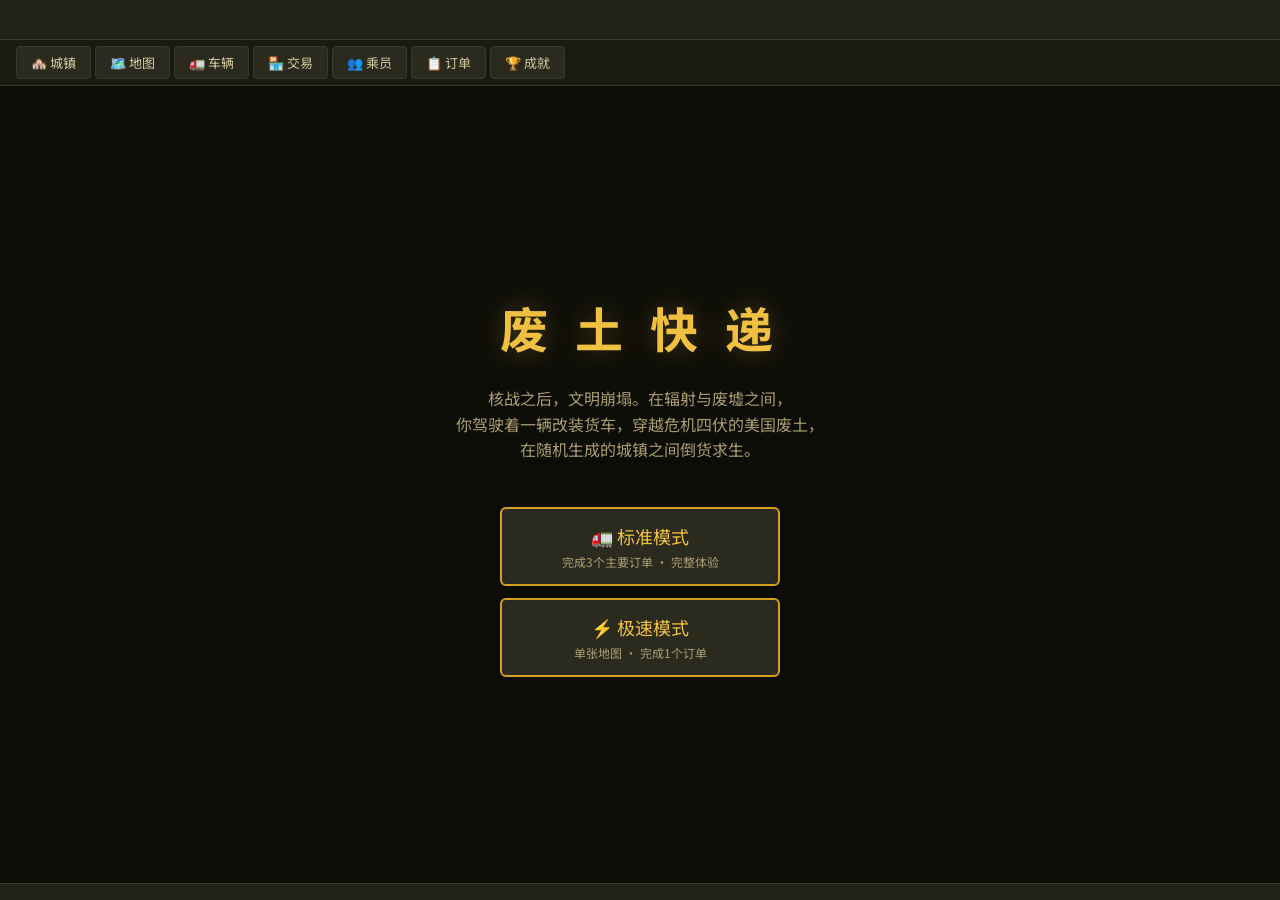
==== games/wasteland/index.html @ b7ac2330 "Convert game submodules to regular files, add all game sources" ====
<!DOCTYPE html>
<html lang="zh-CN">
<head>
    <meta charset="UTF-8">
    <meta name="viewport" content="width=device-width, initial-scale=1.0">
    <title>废土快递</title>
    <link rel="stylesheet" href="css/style.css">
</head>
<body>
    <div id="app">
        <!-- 状态栏 -->
        <div id="status-bar"></div>

        <!-- 导航栏 -->
        <div id="nav-bar">
            <button class="nav-btn" id="nav-town">🏘️ 城镇</button>
            <button class="nav-btn" id="nav-map">🗺️ 地图</button>
            <button class="nav-btn" id="nav-vehicle">🚛 车辆</button>
            <button class="nav-btn" id="nav-trade">🏪 交易</button>
            <button class="nav-btn" id="nav-crew">👥 乘员</button>
            <button class="nav-btn" id="nav-orders">📋 订单</button>
            <button class="nav-btn" id="nav-achievements">🏆 成就</button>
        </div>

        <!-- 主内容区 -->
        <div id="main-content">
            <!-- 主菜单 -->
            <div class="panel active" id="panel-menu">
                <div class="menu-screen">
                    <h1>废 土 快 递</h1>
                    <p class="menu-subtitle">
                        核战之后，文明崩塌。在辐射与废墟之间，<br>
                        你驾驶着一辆改装货车，穿越危机四伏的美国废土，<br>
                        在随机生成的城镇之间倒货求生。
                    </p>
                    <div class="menu-buttons">
                        <button class="menu-btn" id="btn-standard">
                            🚛 标准模式
                            <span class="menu-btn-desc">完成3个主要订单 · 完整体验</span>
                        </button>
                        <button class="menu-btn" id="btn-speed">
                            ⚡ 极速模式
                            <span class="menu-btn-desc">单张地图 · 完成1个订单</span>
                        </button>
                    </div>
                </div>
            </div>

            <!-- 城镇界面 -->
            <div class="panel" id="panel-town">
                <div id="town-content"></div>
            </div>

            <!-- 地图界面 -->
            <div class="panel" id="panel-map">
                <div class="map-container">
                    <canvas id="map-canvas"></canvas>
                    <div class="map-zoom-controls">
                        <button onclick="ui.mapZoomIn()" title="放大">+</button>
                        <span class="map-zoom-label" id="zoom-label">100%</span>
                        <button onclick="ui.mapZoomOut()" title="缩小">−</button>
                        <button onclick="ui.mapZoomReset()" title="重置视图">⟲</button>
                    </div>
                </div>
                <div id="route-panel"></div>
            </div>

            <!-- 车辆改装界面 -->
            <div class="panel" id="panel-vehicle">
                <div id="vehicle-content"></div>
            </div>

            <!-- 交易界面 -->
            <div class="panel" id="panel-trade">
                <div id="trade-content"></div>
            </div>

            <!-- 乘员界面 -->
            <div class="panel" id="panel-crew">
                <div id="crew-content"></div>
            </div>

            <!-- 订单界面 -->
            <div class="panel" id="panel-orders">
                <div id="orders-content"></div>
            </div>

            <!-- 成就界面 -->
            <div class="panel" id="panel-achievements">
                <div id="achievements-content"></div>
            </div>

            <!-- 旅行界面 -->
            <div class="panel" id="panel-travel">
                <div id="travel-content"></div>
            </div>

            <!-- 事件界面 -->
            <div class="panel" id="panel-event">
                <div id="event-content"></div>
            </div>
        </div>

        <!-- 游戏日志 -->
        <div id="game-log"></div>
    </div>

    <!-- Toast提示 -->
    <div id="toast-container"></div>

    <!-- 脚本 -->
    <script src="js/data.js"></script>
    <script src="js/game.js"></script>
    <script src="js/ui.js"></script>
</body>
</html>
---- games/wasteland/css/style.css ----
/* ============================================================
   废土快递 - 后启示录风格UI
   ============================================================ */

@import url('https://fonts.googleapis.com/css2?family=Noto+Sans+SC:wght@300;400;500;700&display=swap');

:root {
    --bg-dark: #0d0d08;
    --bg-main: #1a1a0e;
    --bg-panel: #222216;
    --bg-card: #2a2a1e;
    --bg-hover: #333326;
    --border: #3a3a2a;
    --text: #d4c8a0;
    --text-dim: #a89c70;
    --text-bright: #f0e8c0;
    --accent: #d4a020;
    --accent-glow: #f0c040;
    --danger: #cc3333;
    --success: #44aa44;
    --warning: #cc8800;
    --info: #4488cc;
    --radiation: #44ff44;

    /* 间距 */
    --sp-1: 4px;
    --sp-2: 8px;
    --sp-3: 12px;
    --sp-4: 16px;
    --sp-5: 20px;
    --sp-6: 24px;
    --sp-7: 32px;
    --sp-8: 40px;

    /* 圆角 */
    --radius-sm: 4px;
    --radius-md: 6px;
    --radius-lg: 8px;
    --radius-xl: 12px;

    /* 阴影 */
    --shadow-sm: 0 1px 3px rgba(0,0,0,0.3);
    --shadow-md: 0 4px 12px rgba(0,0,0,0.4);
    --shadow-lg: 0 8px 24px rgba(0,0,0,0.5);
    --shadow-glow: 0 0 15px rgba(240, 192, 64, 0.25);

    /* 过渡 */
    --ease-out: cubic-bezier(0.22, 1, 0.36, 1);
    --duration-fast: 0.15s;
    --duration-normal: 0.25s;
    --duration-slow: 0.4s;

    /* 字号 */
    --fs-xs: 11px;
    --fs-sm: 12px;
    --fs-base: 13px;
    --fs-md: 14px;
    --fs-lg: 16px;
    --fs-xl: 18px;
    --fs-2xl: 24px;
    --fs-3xl: 28px;
    --fs-display: 48px;
}

* {
    margin: 0;
    padding: 0;
    box-sizing: border-box;
}

body {
    font-family: 'Noto Sans SC', 'Microsoft YaHei', sans-serif;
    background: var(--bg-dark);
    color: var(--text);
    overflow: hidden;
    height: 100vh;
    user-select: none;
}

/* ========== 布局 ========== */
#app {
    display: flex;
    flex-direction: column;
    height: 100vh;
}

#status-bar {
    display: flex;
    gap: 12px;
    padding: 8px 16px;
    background: var(--bg-panel);
    border-bottom: 1px solid var(--border);
    font-size: 13px;
    flex-wrap: nowrap;
    align-items: center;
    min-height: 40px;
    overflow-x: auto;
}

.status-item {
    display: flex;
    align-items: center;
    gap: 4px;
    padding: 2px 8px;
    border-radius: 4px;
    background: var(--bg-card);
    white-space: nowrap;
    flex-shrink: 0;
}

.status-item.danger {
    color: var(--danger);
    animation: pulse 1s infinite;
}

.status-item.location {
    color: var(--accent-glow);
    font-weight: 500;
}

.status-item.traveling {
    color: var(--warning);
}

@keyframes pulse {
    0%, 100% { opacity: 1; }
    50% { opacity: 0.5; }
}

#nav-bar {
    display: flex;
    gap: 4px;
    padding: 6px 16px;
    background: var(--bg-main);
    border-bottom: 1px solid var(--border);
}

.nav-btn {
    padding: 6px 14px;
    background: var(--bg-card);
    border: 1px solid var(--border);
    color: var(--text);
    border-radius: 4px;
    cursor: pointer;
    font-size: 13px;
    font-family: inherit;
    transition: all 0.2s;
}

.nav-btn:hover {
    background: var(--bg-hover);
    color: var(--text-bright);
    border-color: var(--accent);
}

.nav-btn.active {
    background: var(--accent);
    color: var(--bg-dark);
    border-color: var(--accent-glow);
    font-weight: 500;
    box-shadow: 0 0 12px rgba(240, 192, 64, 0.3);
}

.nav-btn:focus-visible {
    outline: 2px solid var(--accent-glow);
    outline-offset: 2px;
}

#main-content {
    flex: 1;
    display: flex;
    overflow: hidden;
    position: relative;
}

.panel {
    display: none;
    width: 100%;
    height: 100%;
    overflow-y: auto;
    padding: 20px;
}

.panel.active {
    display: flex;
    flex-direction: column;
    animation: panelFadeIn var(--duration-normal) var(--ease-out);
}

@keyframes panelFadeIn {
    from {
        opacity: 0;
        transform: translateY(6px);
    }
    to {
        opacity: 1;
        transform: translateY(0);
    }
}

#game-log {
    max-height: 120px;
    overflow-y: auto;
    padding: 8px 16px;
    background: var(--bg-panel);
    border-top: 1px solid var(--border);
    font-size: 12px;
    font-family: 'Consolas', monospace;
}

.log-entry {
    padding: 2px 0;
    color: var(--text-dim);
    line-height: 1.4;
}

.log-turn {
    color: var(--accent);
    margin-right: 6px;
}

/* ========== 主菜单 ========== */
.menu-screen {
    display: flex;
    flex-direction: column;
    align-items: center;
    justify-content: center;
    height: 100%;
    gap: 24px;
    text-align: center;
}

.menu-screen h1 {
    font-size: 48px;
    color: var(--accent-glow);
    text-shadow: 0 0 30px rgba(240, 192, 64, 0.3);
    letter-spacing: 8px;
}

.menu-subtitle {
    color: var(--text-dim);
    font-size: 16px;
    max-width: 500px;
    line-height: 1.6;
}

.menu-buttons {
    display: flex;
    flex-direction: column;
    gap: 12px;
    margin-top: 20px;
}

.menu-btn {
    padding: 14px 48px;
    font-size: 18px;
    background: var(--bg-card);
    border: 2px solid var(--accent);
    color: var(--accent-glow);
    border-radius: 6px;
    cursor: pointer;
    font-family: inherit;
    transition: all 0.3s;
    min-width: 280px;
}

.menu-btn:hover {
    background: var(--accent);
    color: var(--bg-dark);
    transform: scale(1.03);
    box-shadow: 0 0 20px rgba(240, 192, 64, 0.3);
}

.menu-btn:focus-visible {
    outline: 2px solid var(--accent-glow);
    outline-offset: 2px;
}

.menu-btn-desc {
    display: block;
    font-size: 12px;
    color: var(--text-dim);
    margin-top: 4px;
}

.menu-btn:hover .menu-btn-desc {
    color: var(--bg-dark);
}

/* ========== 按钮 ========== */
.btn {
    padding: 8px 16px;
    border: 1px solid var(--border);
    border-radius: 4px;
    cursor: pointer;
    font-family: inherit;
    font-size: 13px;
    color: var(--text);
    background: var(--bg-card);
    transition: all 0.2s;
}

.btn:hover:not(:disabled) {
    transform: translateY(-1px);
}

.btn:active:not(:disabled) {
    transform: scale(0.97);
}

.btn:focus-visible {
    outline: 2px solid var(--accent-glow);
    outline-offset: 2px;
}

.btn:disabled, .btn-disabled {
    opacity: 0.4;
    cursor: not-allowed;
    filter: grayscale(0.5);
}

.btn-primary {
    border-color: var(--info);
    color: var(--info);
}

.btn-primary:hover:not(:disabled) {
    background: var(--info);
    color: #fff;
}

.btn-accent {
    border-color: var(--accent);
    color: var(--accent-glow);
}

.btn-accent:hover:not(:disabled) {
    background: var(--accent);
    color: var(--bg-dark);
}

.btn-danger {
    border-color: var(--danger);
    color: var(--danger);
}

.btn-danger:hover:not(:disabled) {
    background: var(--danger);
    color: #fff;
}

.btn-warning {
    border-color: var(--warning);
    color: var(--warning);
}

.btn-warning:hover:not(:disabled) {
    background: var(--warning);
    color: #fff;
}

.btn-secondary {
    border-color: var(--text-dim);
    color: var(--text-dim);
}

.btn-secondary:hover:not(:disabled) {
    background: var(--text-dim);
    color: var(--bg-dark);
}

.btn-full {
    width: 100%;
    padding: 12px;
    font-size: 16px;
    margin-top: 12px;
}

.btn-sm {
    padding: 4px 10px;
    font-size: 12px;
}

.btn-xs {
    padding: 2px 8px;
    font-size: 11px;
}

.btn-sell {
    border-color: var(--success);
    color: var(--success);
}

.btn-sell:hover {
    background: var(--success);
    color: #fff;
}

.badge {
    display: inline-block;
    background: var(--accent);
    color: var(--bg-dark);
    border-radius: 10px;
    padding: 0 6px;
    font-size: 11px;
    margin-left: 4px;
    font-weight: 700;
}

/* ========== 城镇界面 ========== */
.town-header {
    display: flex;
    align-items: center;
    gap: 12px;
    margin-bottom: 20px;
}

.town-header h2 {
    font-size: 28px;
}

.town-type, .town-type-badge {
    padding: 3px 10px;
    border-radius: 4px;
    font-size: 12px;
    font-weight: 500;
}

.town-actions {
    display: grid;
    grid-template-columns: repeat(auto-fill, minmax(200px, 1fr));
    gap: 10px;
    margin-bottom: 20px;
}

.town-actions .btn {
    text-align: left;
    padding: 12px 16px;
    font-size: 14px;
}

.notice {
    padding: 12px;
    border-radius: 6px;
    margin-bottom: 16px;
    font-weight: 500;
}

.notice.success {
    background: rgba(68, 170, 68, 0.15);
    border: 1px solid var(--success);
    color: var(--success);
}

.crew-card, .crew-hire-card {
    display: flex;
    align-items: center;
    justify-content: space-between;
    padding: 8px 12px;
    background: var(--bg-card);
    border: 1px solid var(--border);
    border-radius: 4px;
    margin-bottom: 6px;
}

/* ========== 地图界面 ========== */
#panel-map {
    flex-direction: row !important;
    padding: 0;
}

.map-container {
    flex: 1;
    min-width: 0;
    position: relative;
    overflow: hidden;
}

#map-canvas {
    display: block;
    width: 100%;
    height: 100%;
    background: var(--bg-dark);
    cursor: grab;
}

#map-canvas:active {
    cursor: grabbing;
}

.map-zoom-controls {
    position: absolute;
    bottom: 12px;
    left: 12px;
    display: flex;
    gap: 4px;
    align-items: center;
    z-index: 10;
}

.map-zoom-controls button {
    width: 32px;
    height: 32px;
    background: var(--bg-panel);
    border: 1px solid var(--border);
    color: var(--text);
    border-radius: 4px;
    cursor: pointer;
    font-size: 16px;
    font-family: inherit;
    display: flex;
    align-items: center;
    justify-content: center;
    transition: background 0.15s;
}

.map-zoom-controls button:hover {
    background: var(--bg-hover);
    border-color: var(--accent);
}

.map-zoom-label {
    color: var(--text-dim);
    font-size: 11px;
    padding: 0 6px;
    min-width: 40px;
    text-align: center;
}

#route-panel {
    width: 300px;
    flex-shrink: 0;
    padding: 16px;
    background: var(--bg-panel);
    border-left: 1px solid var(--border);
    overflow-y: auto;
}

#route-panel h3 {
    color: var(--accent-glow);
    margin-bottom: 12px;
    font-size: 16px;
}

.route-card {
    padding: 10px 12px;
    background: var(--bg-card);
    border: 1px solid var(--border);
    border-radius: 6px;
    margin-bottom: 8px;
    cursor: pointer;
    transition: all 0.2s;
}

.route-card:hover {
    border-color: var(--accent);
    background: var(--bg-hover);
    transform: translateY(-1px);
    box-shadow: var(--shadow-sm);
}

.route-card.selected {
    border-color: var(--accent-glow);
    background: rgba(212, 160, 32, 0.15);
    box-shadow: 0 0 10px rgba(240, 192, 64, 0.25), inset 0 0 8px rgba(240, 192, 64, 0.08);
}

.route-dest {
    font-weight: 500;
    margin-bottom: 6px;
    display: flex;
    align-items: center;
    gap: 8px;
}

.route-stats {
    display: flex;
    gap: 10px;
    font-size: 12px;
    color: var(--text-dim);
}

.route-stats .danger { color: var(--danger); }
.route-stats .radiation { color: var(--radiation); }

.dim { color: var(--text-dim); font-style: italic; }
.danger { color: var(--danger) !important; }

/* ========== 旅行界面 ========== */
.travel-info {
    max-width: 500px;
    margin: 40px auto;
    text-align: center;
}

.travel-info h2 {
    margin-bottom: 24px;
    color: var(--accent-glow);
}

.progress-bar {
    position: relative;
    height: 30px;
    background: var(--bg-card);
    border: 1px solid var(--border);
    border-radius: 15px;
    overflow: hidden;
    margin-bottom: 16px;
}

.progress-fill {
    height: 100%;
    background: linear-gradient(90deg, var(--accent), var(--accent-glow), var(--accent));
    background-size: 200% 100%;
    border-radius: 15px;
    transition: width 0.5s ease;
    animation: progressShimmer 2s linear infinite;
}

@keyframes progressShimmer {
    0% { background-position: 100% 0; }
    100% { background-position: -100% 0; }
}

.progress-text {
    position: absolute;
    top: 50%;
    left: 50%;
    transform: translate(-50%, -50%);
    color: var(--text-bright);
    font-weight: 700;
    font-size: 14px;
    text-shadow: 0 1px 2px rgba(0,0,0,0.5);
}

.travel-stats {
    display: flex;
    justify-content: center;
    gap: 24px;
    margin-bottom: 20px;
    font-size: 14px;
}

/* ========== 事件界面 ========== */
.event-card {
    max-width: 550px;
    margin: 30px auto;
    padding: 30px;
    background: var(--bg-panel);
    border: 2px solid var(--border);
    border-radius: 12px;
    text-align: center;
}

.event-icon {
    font-size: 64px;
    margin-bottom: 16px;
}

.event-card h2 {
    color: var(--accent-glow);
    margin-bottom: 12px;
    font-size: 24px;
}

.event-desc {
    color: var(--text);
    line-height: 1.6;
    margin-bottom: 24px;
    font-size: 15px;
}

.event-choices {
    display: flex;
    flex-direction: column;
    gap: 10px;
}

.btn-choice {
    display: flex;
    flex-direction: column;
    align-items: flex-start;
    padding: 14px 18px;
    background: var(--bg-card);
    border: 1px solid var(--border);
    border-radius: 8px;
    cursor: pointer;
    transition: all 0.2s;
    text-align: left;
    font-family: inherit;
    color: var(--text);
    width: 100%;
}

.btn-choice:hover {
    border-color: var(--accent);
    background: var(--bg-hover);
    transform: translateX(4px);
}

.btn-choice:focus-visible {
    outline: 2px solid var(--accent-glow);
    outline-offset: 2px;
}

.choice-text {
    font-size: 15px;
    font-weight: 500;
    color: var(--text-bright);
}

.choice-desc {
    font-size: 12px;
    color: var(--text-dim);
    margin-top: 4px;
}

.event-result {
    padding: 12px;
    border-radius: 6px;
    margin-bottom: 8px;
    text-align: left;
    font-size: 14px;
}

.event-result.success { background: rgba(68,170,68,0.2); color: var(--success); border-left: 3px solid var(--success); }
.event-result.failure { background: rgba(204,51,51,0.2); color: var(--danger); border-left: 3px solid var(--danger); }
.event-result.neutral { background: rgba(68,136,204,0.2); color: var(--info); border-left: 3px solid var(--info); }
.event-result.legendary { background: rgba(255,136,0,0.2); color: #ff8800; border-left: 3px solid #ff8800; }
.event-result.gameover { background: rgba(204,51,51,0.25); color: var(--danger); font-weight: 700; border-left: 3px solid var(--danger); }

/* ========== 车辆改装界面 ========== */
#panel-vehicle {
    flex-direction: row;
    gap: 20px;
}

.vehicle-info {
    flex: 1;
    min-width: 280px;
}

.vehicle-info h2 {
    color: var(--accent-glow);
    margin-bottom: 16px;
}

.stats-grid {
    display: grid;
    grid-template-columns: repeat(3, 1fr);
    gap: 8px;
    margin-bottom: 16px;
}

.stat {
    padding: 8px;
    background: var(--bg-card);
    border: 1px solid var(--border);
    border-radius: 4px;
    font-size: 13px;
    display: flex;
    justify-content: space-between;
}

.stat span {
    color: var(--accent-glow);
    font-weight: 700;
}

.set-bonuses {
    margin-top: 12px;
    padding: 12px;
    background: rgba(255, 136, 0, 0.08);
    border: 1px solid rgba(255, 136, 0, 0.3);
    border-radius: 6px;
}

.set-bonuses h3 {
    color: #ff8800;
    margin-bottom: 8px;
    font-size: 14px;
}

.set-bonus-item {
    color: #ffaa33;
    font-size: 13px;
    margin-bottom: 4px;
}

.mod-slots {
    flex: 1;
    min-width: 280px;
}

.mod-slots h3 {
    color: var(--accent-glow);
    margin-bottom: 12px;
}

.mod-slot {
    padding: 12px;
    background: var(--bg-card);
    border: 1px solid var(--border);
    border-radius: 6px;
    margin-bottom: 8px;
}

.mod-slot.filled {
    border-color: var(--accent);
}

.slot-header {
    display: flex;
    justify-content: space-between;
    align-items: center;
    margin-bottom: 6px;
}

.slot-name {
    font-weight: 700;
    color: var(--text-bright);
}

.mod-rarity { font-size: 11px; }

.mod-info {
    font-size: 13px;
}

.mod-name {
    font-weight: 500;
    display: block;
    margin-bottom: 2px;
}

.mod-set {
    font-size: 11px;
}

.mod-stats {
    display: flex;
    flex-wrap: wrap;
    gap: 8px;
    margin: 6px 0;
    font-size: 12px;
    color: var(--text-dim);
}

.mod-empty {
    color: var(--text-dim);
    font-style: italic;
    font-size: 13px;
}

.shop-mods {
    flex: 1;
    min-width: 280px;
}

.shop-mods h3 {
    color: var(--accent-glow);
    margin-bottom: 12px;
}

.shop-mod-card {
    padding: 10px 12px;
    background: var(--bg-card);
    border: 1px solid var(--border);
    border-radius: 6px;
    margin-bottom: 8px;
    transition: all 0.2s;
}

.shop-mod-card:hover {
    border-color: var(--accent);
    box-shadow: var(--shadow-sm);
}

.mod-header {
    display: flex;
    justify-content: space-between;
    align-items: center;
    margin-bottom: 4px;
}

.mod-details {
    display: flex;
    gap: 12px;
    font-size: 12px;
    color: var(--text-dim);
    margin-bottom: 4px;
}

.found-mod {
    margin-top: 16px;
    padding: 12px;
    background: rgba(255, 136, 0, 0.1);
    border: 1px dashed #ff8800;
    border-radius: 6px;
}

/* ========== 交易界面 ========== */
#trade-content h2 {
    color: var(--accent-glow);
    margin-bottom: 12px;
}

.trade-info {
    display: flex;
    gap: 20px;
    margin-bottom: 16px;
    font-size: 15px;
}

.trade-sections {
    display: grid;
    grid-template-columns: 1fr 1fr;
    gap: 20px;
}

.trade-section h3 {
    color: var(--accent);
    margin-bottom: 10px;
    padding-bottom: 6px;
    border-bottom: 1px solid var(--border);
}

.trade-item {
    display: flex;
    justify-content: space-between;
    align-items: center;
    padding: 8px 10px;
    background: var(--bg-card);
    border: 1px solid var(--border);
    border-radius: 4px;
    margin-bottom: 6px;
    font-size: 13px;
    transition: all 0.2s;
}

.trade-item:hover {
    border-color: var(--accent);
    box-shadow: var(--shadow-sm);
}

.item-info {
    display: flex;
    flex-direction: column;
    gap: 2px;
}

.stock { font-size: 11px; color: var(--text-dim); }

.item-actions {
    display: flex;
    align-items: center;
    gap: 6px;
}

.price {
    font-size: 12px;
    padding: 2px 6px;
    border-radius: 3px;
}

.buy-price { color: var(--warning); }
.sell-price { color: var(--success); }

/* ========== 乘员界面 ========== */
#crew-content h2 {
    color: var(--accent-glow);
    margin-bottom: 16px;
}

.crew-list {
    display: grid;
    grid-template-columns: repeat(auto-fill, minmax(280px, 1fr));
    gap: 12px;
    margin-bottom: 20px;
}

.crew-member-card {
    padding: 14px;
    background: var(--bg-card);
    border: 1px solid var(--border);
    border-radius: 8px;
    transition: all 0.2s;
}

.crew-member-card:hover {
    border-color: var(--accent);
    box-shadow: var(--shadow-sm);
}

.crew-member-card.sick {
    border-color: var(--radiation);
    background: rgba(68, 255, 68, 0.05);
}

.crew-member-card.dead {
    opacity: 0.4;
    border-color: var(--danger);
}

.crew-header {
    display: flex;
    align-items: center;
    gap: 8px;
    margin-bottom: 10px;
    flex-wrap: wrap;
}

.crew-icon { font-size: 20px; }

.crew-name {
    font-weight: 700;
    color: var(--text-bright);
}

.crew-role {
    font-size: 12px;
    color: var(--text-dim);
}

.crew-status.sick {
    color: var(--radiation);
    font-size: 12px;
}

.crew-bars {
    margin-bottom: 8px;
}

.bar-container {
    display: flex;
    align-items: center;
    gap: 6px;
    margin-bottom: 4px;
}

.bar-label { font-size: 14px; width: 20px; }

.bar {
    flex: 1;
    height: 12px;
    background: var(--bg-dark);
    border-radius: 6px;
    overflow: hidden;
}

.bar-fill {
    height: 100%;
    border-radius: 6px;
    transition: width 0.3s;
}

.bar-fill.health {
    background: linear-gradient(90deg, var(--danger), #44cc44);
}

.bar-fill.sanity {
    background: linear-gradient(90deg, #cc44cc, var(--info));
}

.bar-value {
    font-size: 11px;
    color: var(--text-dim);
    width: 60px;
    text-align: right;
}

.crew-desc {
    font-size: 12px;
    color: var(--text-dim);
    margin-bottom: 8px;
}

.hire-section h3 {
    color: var(--accent);
    margin-bottom: 10px;
}

/* ========== 订单界面 ========== */
#orders-content h2 {
    color: var(--accent-glow);
    margin-bottom: 16px;
}

.orders-section {
    margin-bottom: 24px;
}

.orders-section h3 {
    color: var(--accent);
    margin-bottom: 10px;
    padding-bottom: 6px;
    border-bottom: 1px solid var(--border);
}

.order-card {
    padding: 12px 14px;
    background: var(--bg-card);
    border: 1px solid var(--border);
    border-radius: 6px;
    margin-bottom: 8px;
    transition: all 0.2s;
}

.order-card:hover {
    border-color: var(--accent);
    box-shadow: var(--shadow-sm);
}

.order-card.active {
    border-left: 3px solid var(--accent);
}

.order-card.available {
    border-left: 3px solid var(--info);
}

.order-header {
    display: flex;
    justify-content: space-between;
    align-items: center;
    margin-bottom: 6px;
    font-weight: 500;
}

.order-reward {
    color: var(--accent-glow);
    font-weight: 700;
}

.order-route {
    font-size: 13px;
    color: var(--text-dim);
    margin-bottom: 4px;
}

.order-deadline {
    font-size: 12px;
    color: var(--text-dim);
}

.order-deadline.urgent {
    color: var(--danger);
    font-weight: 700;
}

.order-info {
    display: flex;
    gap: 16px;
    font-size: 12px;
    color: var(--text-dim);
    margin-bottom: 8px;
}

/* ========== 结局画面 ========== */
.gameover-screen, .victory-screen {
    max-width: 500px;
    margin: auto;
    text-align: center;
    padding: 40px;
}

.gameover-screen h1 {
    color: var(--danger);
    font-size: 36px;
    margin-bottom: 16px;
}

.victory-screen h1 {
    color: var(--accent-glow);
    font-size: 36px;
    margin-bottom: 16px;
    text-shadow: 0 0 30px rgba(240, 192, 64, 0.3);
}

.gameover-screen p, .victory-screen p {
    color: var(--text);
    margin-bottom: 24px;
    line-height: 1.6;
}

.final-stats {
    padding: 20px;
    background: var(--bg-card);
    border: 1px solid var(--border);
    border-radius: 8px;
    margin-bottom: 24px;
    text-align: left;
}

.final-stats h3 {
    color: var(--accent);
    margin-bottom: 12px;
    text-align: center;
}

.final-stats div {
    padding: 4px 0;
    border-bottom: 1px solid var(--border);
    font-size: 14px;
}

.final-stats div:last-child {
    border-bottom: none;
}

/* ========== Toast ========== */
#toast-container {
    position: fixed;
    top: 50px;
    right: 20px;
    z-index: 1000;
    display: flex;
    flex-direction: column;
    gap: 8px;
}

.toast {
    padding: 10px 20px;
    border-radius: 6px;
    font-size: 13px;
    opacity: 0;
    transform: translateX(100px);
    transition: all 0.3s ease;
    max-width: 350px;
    box-shadow: 0 4px 12px rgba(0,0,0,0.5);
}

.toast.show {
    opacity: 1;
    transform: translateX(0);
}

.toast.hide {
    opacity: 0;
    transform: translateX(60px) scale(0.95);
    transition: all var(--duration-normal) var(--ease-out);
}

.toast-success { background: rgba(68,170,68,0.9); color: #fff; }
.toast-error { background: rgba(204,51,51,0.9); color: #fff; }
.toast-info { background: rgba(68,136,204,0.9); color: #fff; }

.toast-achievement {
    background: linear-gradient(135deg, rgba(50, 40, 10, 0.95), rgba(80, 60, 15, 0.95));
    border: 1px solid var(--accent);
    color: #fff;
    display: flex;
    align-items: center;
    gap: 12px;
    padding: 12px 16px;
    min-width: 280px;
}

.ach-toast-icon {
    font-size: 28px;
    flex-shrink: 0;
}

.ach-toast-title {
    color: var(--accent-glow);
    font-size: 11px;
    font-weight: bold;
    text-transform: uppercase;
    letter-spacing: 1px;
}

.ach-toast-name {
    color: #fff;
    font-size: 14px;
    font-weight: bold;
}

.ach-toast-desc {
    color: var(--text-dim);
    font-size: 11px;
}

/* ========== 成就界面 ========== */
.achievements-header {
    padding: 16px 20px;
    border-bottom: 1px solid var(--border);
}

.achievements-header h2 {
    color: var(--accent-glow);
    margin-bottom: 12px;
}

.achievement-progress-bar {
    position: relative;
    height: 24px;
    background: var(--bg-dark);
    border: 1px solid var(--border);
    border-radius: 12px;
    overflow: hidden;
}

.achievement-progress-fill {
    height: 100%;
    background: linear-gradient(90deg, var(--accent), var(--accent-glow));
    border-radius: 12px;
    transition: width 0.5s ease;
}

.achievement-progress-text {
    position: absolute;
    top: 50%;
    left: 50%;
    transform: translate(-50%, -50%);
    font-size: 12px;
    font-weight: bold;
    color: #fff;
    text-shadow: 0 1px 3px rgba(0,0,0,0.8);
}

.achievement-tabs {
    display: flex;
    flex-wrap: wrap;
    gap: 4px;
    padding: 10px 20px;
    border-bottom: 1px solid var(--border);
    background: var(--bg-dark);
}

.ach-tab {
    padding: 6px 12px;
    background: transparent;
    border: 1px solid var(--border);
    border-radius: 4px;
    color: var(--text-dim);
    cursor: pointer;
    font-size: 12px;
    display: flex;
    align-items: center;
    gap: 4px;
    transition: all 0.2s;
}

.ach-tab:hover {
    border-color: var(--accent);
    color: var(--text);
}

.ach-tab.active {
    background: var(--accent);
    border-color: var(--accent);
    color: #000;
    font-weight: bold;
}

.ach-tab-count {
    font-size: 10px;
    opacity: 0.7;
}

.achievements-grid {
    display: grid;
    grid-template-columns: repeat(auto-fill, minmax(280px, 1fr));
    gap: 10px;
    padding: 16px 20px;
    overflow-y: auto;
    max-height: calc(100vh - 280px);
}

.achievement-card {
    display: flex;
    align-items: center;
    gap: 12px;
    padding: 12px;
    background: var(--bg-card);
    border: 1px solid var(--border);
    border-radius: 8px;
    transition: all 0.2s;
}

.achievement-card:hover {
    border-color: var(--accent);
    box-shadow: var(--shadow-sm);
}

.achievement-card.unlocked {
    border-color: var(--accent);
    background: linear-gradient(135deg, rgba(50, 40, 10, 0.4), var(--bg-card));
}

.achievement-card.locked {
    opacity: 0.6;
}

.achievement-card.hidden-ach {
    opacity: 0.4;
}

.achievement-card.hidden-ach .ach-icon {
    filter: grayscale(1);
}

.ach-icon {
    font-size: 28px;
    flex-shrink: 0;
    width: 40px;
    text-align: center;
}

.ach-info {
    flex: 1;
    min-width: 0;
}

.ach-name {
    color: var(--text);
    font-weight: bold;
    font-size: 14px;
}

.achievement-card.unlocked .ach-name {
    color: var(--accent-glow);
}

.ach-desc {
    color: var(--text-dim);
    font-size: 12px;
    margin-top: 2px;
}

.ach-reward {
    color: var(--accent);
    font-size: 11px;
    margin-top: 4px;
}

.ach-check {
    font-size: 18px;
    flex-shrink: 0;
}

/* ========== 滚动条 ========== */
::-webkit-scrollbar { width: 6px; }
::-webkit-scrollbar-track { background: var(--bg-dark); }
::-webkit-scrollbar-thumb { background: var(--border); border-radius: 3px; }
::-webkit-scrollbar-thumb:hover { background: var(--text-dim); }

/* ========== 响应式 ========== */
@media (max-width: 900px) {
    .trade-sections { grid-template-columns: 1fr; }
    #panel-vehicle { flex-direction: column; }
    #panel-map { flex-direction: column; }
    #route-panel { width: 100%; max-height: 250px; border-left: none; border-top: 1px solid var(--border); }
    .stats-grid { grid-template-columns: repeat(2, 1fr); }
}
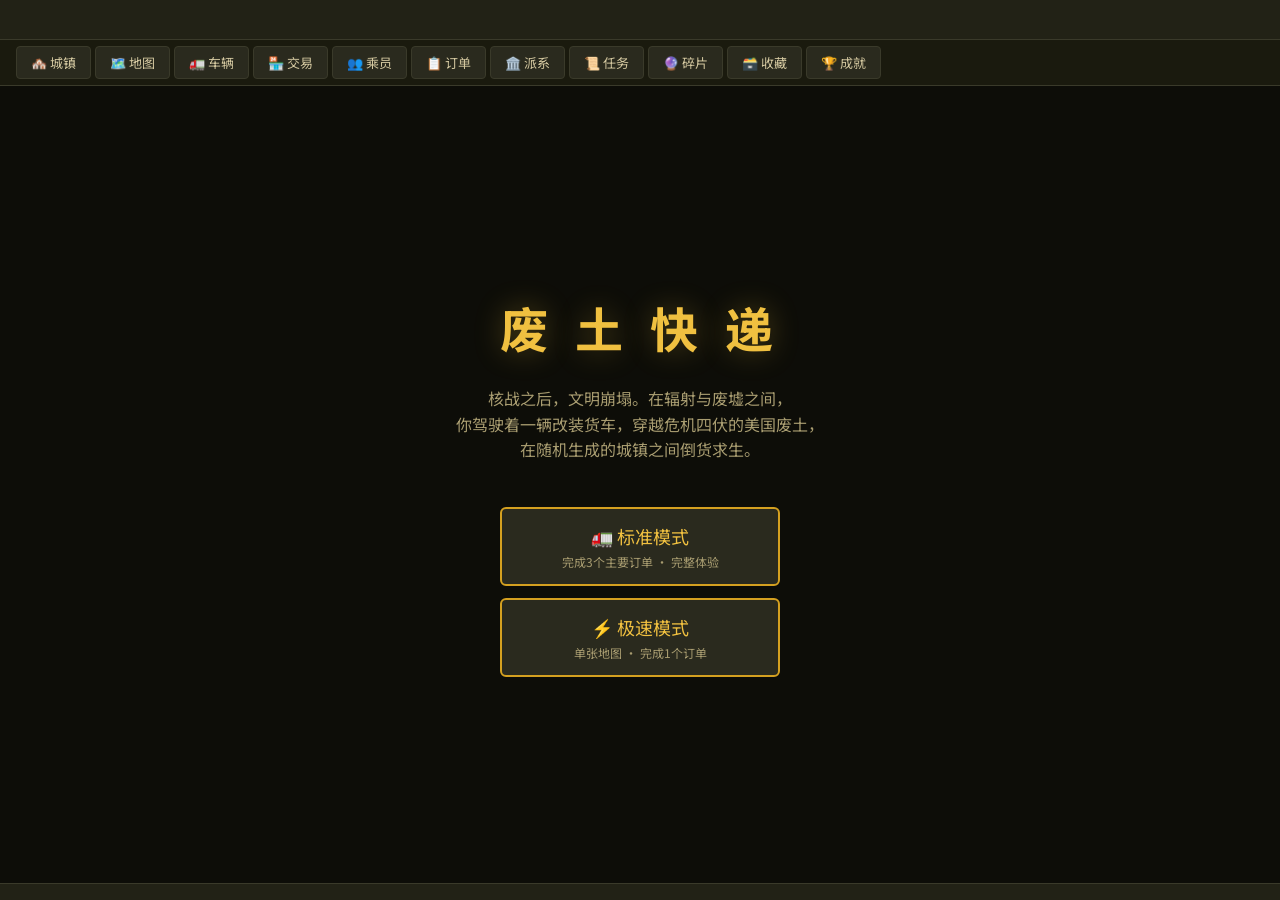
==== commit 2feef4cb: "v3.0: faction reputation, missions, perishables, crew bonds, zero fragments, 8 endings, collectibles" ====
--- a/games/wasteland/index.html
+++ b/games/wasteland/index.html
@@ -19,6 +19,10 @@
             <button class="nav-btn" id="nav-trade">🏪 交易</button>
             <button class="nav-btn" id="nav-crew">👥 乘员</button>
             <button class="nav-btn" id="nav-orders">📋 订单</button>
+            <button class="nav-btn" id="nav-factions">🏛️ 派系</button>
+            <button class="nav-btn" id="nav-missions">📜 任务</button>
+            <button class="nav-btn" id="nav-fragments">🔮 碎片</button>
+            <button class="nav-btn" id="nav-collectibles">🗃️ 收藏</button>
             <button class="nav-btn" id="nav-achievements">🏆 成就</button>
         </div>
 
@@ -90,6 +94,31 @@
                 <div id="achievements-content"></div>
             </div>
 
+            <!-- 派系界面 -->
+            <div class="panel" id="panel-factions">
+                <div id="factions-content"></div>
+            </div>
+
+            <!-- 任务界面 -->
+            <div class="panel" id="panel-missions">
+                <div id="missions-content"></div>
+            </div>
+
+            <!-- 零点碎片界面 -->
+            <div class="panel" id="panel-fragments">
+                <div id="fragments-content"></div>
+            </div>
+
+            <!-- 收藏册界面 -->
+            <div class="panel" id="panel-collectibles">
+                <div id="collectibles-content"></div>
+            </div>
+
+            <!-- 剧情界面 -->
+            <div class="panel" id="panel-story">
+                <div id="story-content"></div>
+            </div>
+
             <!-- 旅行界面 -->
             <div class="panel" id="panel-travel">
                 <div id="travel-content"></div>
--- a/games/wasteland/css/style.css
+++ b/games/wasteland/css/style.css
@@ -1453,3 +1453,424 @@
     #route-panel { width: 100%; max-height: 250px; border-left: none; border-top: 1px solid var(--border); }
     .stats-grid { grid-template-columns: repeat(2, 1fr); }
 }
+
+
+/* ========== v2.0 新增样式 ========== */
+
+/* 存档菜单 */
+.save-load-menu {
+    display: flex;
+    flex-direction: column;
+    gap: 12px;
+    margin-top: 24px;
+}
+
+/* 经验条 */
+.exp-bar .bar-fill {
+    background: linear-gradient(90deg, #f0c040, #ff9800) !important;
+}
+.bar-container.exp-bar {
+    margin-top: 4px;
+}
+
+/* 交易利润提示 */
+.last-buy {
+    display: block;
+    font-size: 10px;
+    color: #888;
+    margin-top: 2px;
+}
+.trade-profit {
+    display: inline-block;
+    font-size: 10px;
+    margin-left: 6px;
+    padding: 1px 4px;
+    border-radius: 3px;
+}
+.trade-profit.profit {
+    color: #4caf50;
+    background: rgba(76, 175, 80, 0.15);
+}
+.trade-profit.loss {
+    color: #f44336;
+    background: rgba(244, 67, 54, 0.15);
+}
+
+/* 战术选择 */
+.tactic-info {
+    background: rgba(0,0,0,0.3);
+    border: 1px solid var(--border);
+    border-radius: 8px;
+    padding: 12px;
+    margin-bottom: 12px;
+}
+.tactic-info h4 {
+    margin: 0 0 8px 0;
+    color: var(--text);
+}
+.tactic-grid {
+    display: flex;
+    flex-direction: column;
+    gap: 6px;
+}
+.tactic-btn {
+    background: rgba(255,255,255,0.05) !important;
+    border: 1px solid var(--border) !important;
+    text-align: left !important;
+    padding: 8px 12px !important;
+}
+.tactic-btn:hover {
+    background: rgba(255,255,255,0.1) !important;
+}
+.tactic-btn.active {
+    border-color: var(--accent) !important;
+    background: rgba(255,193,7,0.15) !important;
+}
+.tactic-name {
+    display: block;
+    font-weight: bold;
+    margin-bottom: 2px;
+}
+.tactic-desc {
+    display: block;
+    font-size: 11px;
+    color: var(--text-dim);
+}
+
+/* 路线事件预览 */
+.route-events {
+    margin-top: 4px;
+    font-size: 11px;
+}
+
+/* 存档按钮 */
+
+
+/* ============================================================
+   废土快递 v3.0 新增样式
+   ============================================================ */
+
+/* --- 状态栏增强 --- */
+.faction-rep-bar {
+    display: flex;
+    gap: 3px;
+    align-items: center;
+    margin-left: 8px;
+}
+.faction-rep-badge {
+    font-size: 13px;
+    padding: 1px 4px;
+    border-radius: 3px;
+    cursor: help;
+}
+.zero-frag-badge {
+    background: #44ff8822;
+    color: #44ff88;
+    padding: 2px 6px;
+    border-radius: 10px;
+    font-size: 12px;
+    font-weight: bold;
+}
+
+/* --- 派系面板 --- */
+.factions-grid {
+    display: grid;
+    grid-template-columns: repeat(auto-fill, minmax(280px, 1fr));
+    gap: 12px;
+    padding: 12px;
+}
+.faction-card {
+    border: 1px solid;
+    border-radius: 8px;
+    padding: 12px;
+}
+.faction-header {
+    display: flex;
+    align-items: center;
+    gap: 6px;
+    margin-bottom: 8px;
+}
+.faction-icon { font-size: 20px; }
+.faction-name { font-size: 15px; font-weight: bold; }
+.faction-rep-display {
+    display: flex;
+    align-items: center;
+    gap: 6px;
+    margin-bottom: 6px;
+    font-size: 13px;
+}
+.faction-rep-label { color: var(--text-dim); }
+.faction-rep-level { font-weight: bold; }
+.faction-rep-value { color: var(--text-dim); font-size: 12px; }
+.faction-effects {
+    display: flex;
+    gap: 12px;
+    font-size: 12px;
+    margin-bottom: 6px;
+}
+.faction-desc {
+    font-size: 12px;
+    color: var(--text-dim);
+    margin-bottom: 4px;
+    line-height: 1.4;
+}
+.faction-goals {
+    font-size: 11px;
+    color: var(--text-dim);
+    margin-bottom: 8px;
+}
+.faction-missions {
+    display: flex;
+    align-items: center;
+    justify-content: space-between;
+    font-size: 12px;
+}
+
+/* --- 任务面板 --- */
+.missions-list { padding: 12px; }
+.mission-card {
+    border: 1px solid var(--border);
+    border-radius: 6px;
+    padding: 10px;
+    margin-bottom: 10px;
+}
+.mission-card.active {
+    border-color: var(--accent);
+    background: #2a2a1e;
+}
+.mission-card.available {
+    border-color: var(--border);
+    background: var(--bg-card);
+}
+.mission-header {
+    display: flex;
+    justify-content: space-between;
+    align-items: center;
+    margin-bottom: 6px;
+}
+.mission-name { font-weight: bold; font-size: 14px; }
+.mission-progress { font-size: 12px; color: var(--text-dim); }
+.mission-node-desc { font-size: 13px; margin-bottom: 4px; }
+.mission-flavor { font-size: 11px; color: var(--text-dim); font-style: italic; margin-bottom: 4px; }
+.mission-action-badge {
+    font-size: 11px;
+    background: var(--accent);
+    color: #000;
+    padding: 1px 6px;
+    border-radius: 8px;
+    margin-right: 4px;
+}
+.reward-badge {
+    font-size: 11px;
+    background: #333;
+    color: var(--text-dim);
+    padding: 1px 6px;
+    border-radius: 8px;
+    margin-right: 4px;
+}
+.reward-badge.fragment {
+    background: #44ff8833;
+    color: #44ff88;
+}
+.mission-actions { margin-top: 6px; }
+.faction-tabs { display: flex; flex-wrap: wrap; gap: 4px; padding: 8px 12px; border-bottom: 1px solid var(--border); }
+.faction-tabs .ach-tab {
+    border-width: 2px;
+    border-style: solid;
+}
+
+/* --- 零点碎片面板 --- */
+.fragments-progress {
+    display: flex;
+    align-items: center;
+    gap: 12px;
+    padding: 12px;
+    font-size: 14px;
+}
+.fragments-progress-bar {
+    flex: 1;
+    height: 8px;
+    background: #333;
+    border-radius: 4px;
+    overflow: hidden;
+}
+.fragments-progress-fill {
+    height: 100%;
+    background: linear-gradient(90deg, #44ff88, #00ffaa);
+    border-radius: 4px;
+    transition: width 0.5s ease;
+}
+.zero-ending-notice {
+    display: flex;
+    align-items: center;
+    justify-content: space-between;
+    background: #44ff8822;
+    border: 1px solid #44ff88;
+    color: #44ff88;
+    padding: 10px 14px;
+    border-radius: 6px;
+    margin: 0 12px 12px;
+    font-size: 13px;
+}
+.fragments-grid {
+    display: grid;
+    grid-template-columns: repeat(auto-fill, minmax(200px, 1fr));
+    gap: 10px;
+    padding: 12px;
+}
+.fragment-card {
+    border: 1px solid var(--border);
+    border-radius: 6px;
+    padding: 10px;
+    text-align: center;
+}
+.fragment-card.collected {
+    border-color: #44ff88;
+    background: #44ff8822;
+}
+.fragment-card.locked { opacity: 0.5; }
+.fragment-icon { font-size: 24px; margin-bottom: 4px; }
+.fragment-index { font-size: 11px; color: var(--text-dim); }
+.fragment-name { font-size: 13px; font-weight: bold; margin: 4px 0; color: #44ff88; }
+.fragment-hint { font-size: 11px; color: var(--text-dim); margin: 4px 0; }
+.fragment-lore {
+    font-size: 11px;
+    color: var(--text);
+    text-align: left;
+    line-height: 1.4;
+    margin-top: 6px;
+    max-height: 120px;
+    overflow-y: auto;
+    white-space: pre-wrap;
+    background: #1a1a0e;
+    padding: 6px;
+    border-radius: 4px;
+}
+
+/* --- 收藏册面板 --- */
+.collectibles-progress {
+    padding: 8px 12px;
+    font-size: 14px;
+    border-bottom: 1px solid var(--border);
+}
+.collectibles-grid {
+    display: grid;
+    grid-template-columns: repeat(auto-fill, minmax(160px, 1fr));
+    gap: 8px;
+    padding: 12px;
+}
+.collectible-card {
+    border: 1px solid var(--border);
+    border-radius: 6px;
+    padding: 8px;
+    text-align: center;
+    font-size: 12px;
+}
+.collectible-card.collected {
+    border-color: var(--accent);
+    background: #2a2a1e;
+}
+.collectible-card.locked { opacity: 0.4; }
+.coll-icon { font-size: 20px; margin-bottom: 4px; }
+.coll-name { font-weight: bold; margin-bottom: 2px; }
+.coll-rarity { font-size: 11px; color: var(--text-dim); margin-bottom: 4px; }
+.coll-desc { font-size: 10px; color: var(--text-dim); line-height: 1.3; }
+
+/* --- 剧情弹窗 --- */
+.story-modal {
+    max-width: 500px;
+    margin: 0 auto;
+    padding: 20px;
+}
+.story-header {
+    display: flex;
+    align-items: center;
+    gap: 8px;
+    margin-bottom: 12px;
+}
+.story-icon { font-size: 24px; }
+.story-title { font-size: 16px; font-weight: bold; color: var(--accent); }
+.story-text {
+    background: var(--bg-card);
+    padding: 14px;
+    border-radius: 6px;
+    font-size: 14px;
+    line-height: 1.6;
+    margin-bottom: 14px;
+    border-left: 3px solid var(--accent);
+}
+.story-choices {
+    display: flex;
+    flex-direction: column;
+    gap: 8px;
+}
+.story-choices .btn-choice {
+    text-align: left;
+    padding: 10px 14px;
+    font-size: 13px;
+}
+
+/* --- 乘员羁绊显示 --- */
+.crew-bonds {
+    display: flex;
+    flex-wrap: wrap;
+    align-items: center;
+    gap: 4px;
+    font-size: 11px;
+    margin: 4px 0;
+    padding: 4px 6px;
+    background: #1a1a0e;
+    border-radius: 4px;
+}
+.bond-badge {
+    font-size: 12px;
+    padding: 1px 6px;
+    border-radius: 8px;
+    background: #333;
+    margin-left: 6px;
+}
+.bond-level { opacity: 0.3; }
+.bond-level.active { opacity: 1; font-weight: bold; }
+.bond-desc { margin-left: 6px; }
+.story-available {
+    font-size: 14px;
+    margin-left: 4px;
+    animation: pulse 1.5s infinite;
+}
+@keyframes pulse {
+    0%, 100% { opacity: 1; }
+    50% { opacity: 0.4; }
+}
+
+/* --- 交易增强 --- */
+.faction-discount {
+    font-size: 12px;
+    padding: 2px 6px;
+    border-radius: 8px;
+}
+.discount-badge {
+    font-size: 10px;
+    background: #44cc4422;
+    color: #44cc44;
+    padding: 1px 4px;
+    border-radius: 4px;
+    margin-left: 4px;
+}
+.quality-badge {
+    font-size: 11px;
+    padding: 1px 5px;
+    border-radius: 6px;
+    background: #222;
+    margin-left: 4px;
+}
+
+/* --- 结局增强 --- */
+.ending-desc {
+    font-size: 14px;
+    line-height: 1.6;
+    color: var(--text);
+    text-align: center;
+    max-width: 500px;
+    margin: 0 auto 16px;
+}
+.dim { color: var(--text-dim); }
